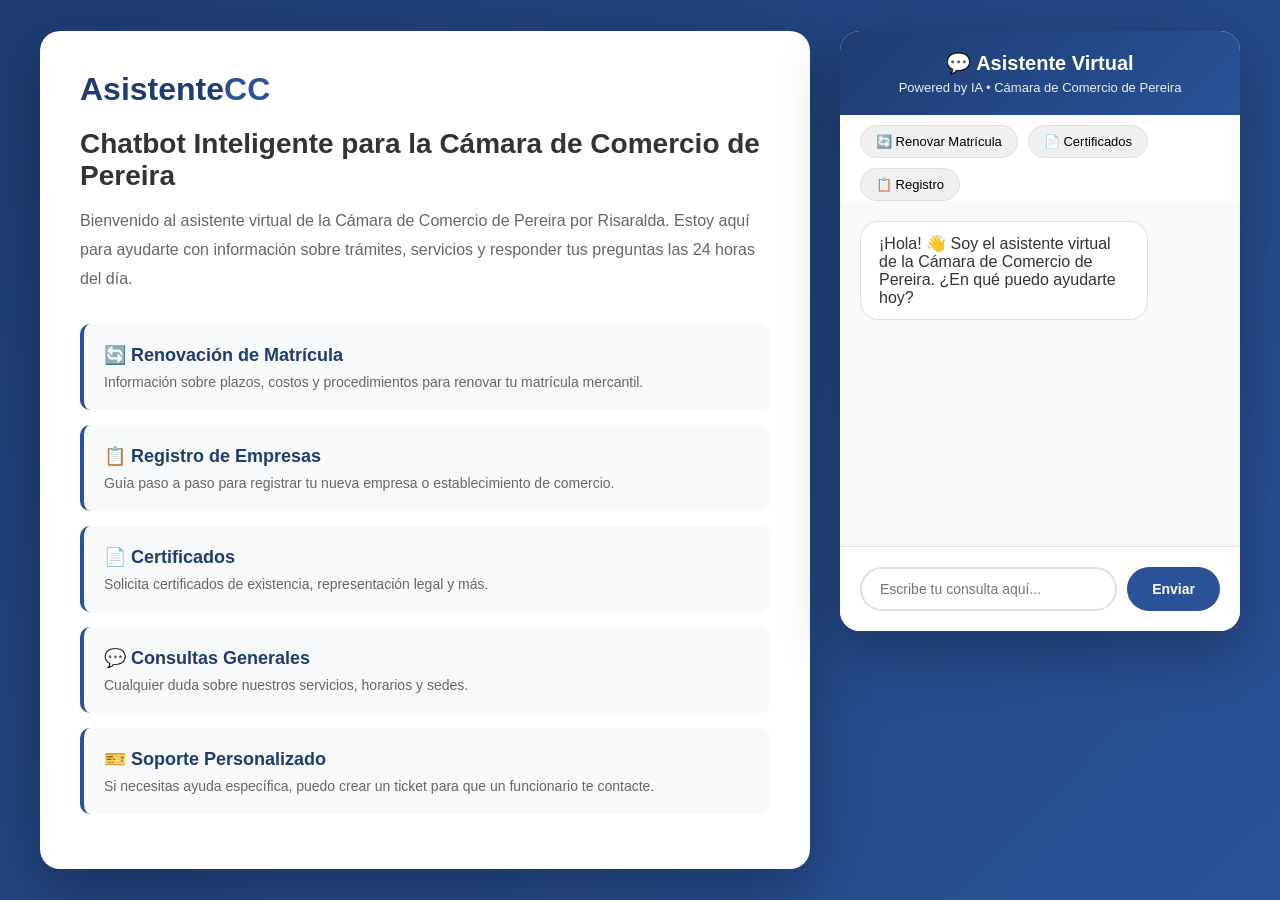
==== templates/index.html @ 0c79964d "feat: add  frontend chat box" ====
<!DOCTYPE html>
<html lang="es">
<head>
    <meta charset="UTF-8">
    <meta name="viewport" content="width=device-width, initial-scale=1.0">
    <title>AsistenteCC - Cámara de Comercio de Pereira</title>
    <link rel="stylesheet" href="../static/style.css">
</head>
<body>
    <div class="container">

        <div class="info-section">
            <div class="logo">Asistente<span>CC</span></div>
            <h1>Chatbot Inteligente para la Cámara de Comercio de Pereira</h1>
            <p class="descripcion">
                Bienvenido al asistente virtual de la Cámara de Comercio de Pereira por Risaralda. 
                Estoy aquí para ayudarte con información sobre trámites, servicios y responder 
                tus preguntas las 24 horas del día.
            </p>

            <div class="feature">
                <h3>🔄 Renovación de Matrícula</h3>
                <p>Información sobre plazos, costos y procedimientos para renovar tu matrícula mercantil.</p>
            </div>

            <div class="feature">
                <h3>📋 Registro de Empresas</h3>
                <p>Guía paso a paso para registrar tu nueva empresa o establecimiento de comercio.</p>
            </div>

            <div class="feature">
                <h3>📄 Certificados</h3>
                <p>Solicita certificados de existencia, representación legal y más.</p>
            </div>

            <div class="feature">
                <h3>💬 Consultas Generales</h3>
                <p>Cualquier duda sobre nuestros servicios, horarios y sedes.</p>
            </div>

            <div class="feature">
                <h3>🎫 Soporte Personalizado</h3>
                <p>Si necesitas ayuda específica, puedo crear un ticket para que un funcionario te contacte.</p>
            </div>
        </div>

        <!-- Chatbot -->
        <div class="chat-container">
            <div class="chat-header">
                <h2>💬 Asistente Virtual</h2>
                <p>Powered by IA • Cámara de Comercio de Pereira</p>
            </div>

            <div class="quick-actions">
                <button class="quick-btn" onclick="sendQuickMessage('¿Cómo renuevo mi matrícula mercantil?')">🔄 Renovar Matrícula</button>
                <button class="quick-btn" onclick="sendQuickMessage('¿Cuánto cuesta un certificado?')">📄 Certificados</button>
                <button class="quick-btn" onclick="sendQuickMessage('¿Cómo registro una empresa?')">📋 Registro</button>
            </div>

            <div class="chat-messages" id="chatMessages">
                <div class="message bot">
                    <div class="message-content">
                        ¡Hola! 👋 Soy el asistente virtual de la Cámara de Comercio de Pereira. 
                        ¿En qué puedo ayudarte hoy?
                    </div>
                </div>
            </div>

            <div class="chat-input-container">
                <div class="chat-input-wrapper">
                    <input 
                        type="text" 
                        class="chat-input" 
                        id="chatInput" 
                        placeholder="Escribe tu consulta aquí..."
                        onkeypress="handleKeyPress(event)"
                    >
                    <button class="send-btn" id="sendBtn" onclick="sendMessage()">Enviar</button>
                </div>
            </div>
        </div>
    </div>

    <!-- Modal para Tickets -->
    <div class="modal" id="ticketModal">
        <div class="modal-content">
            <h2>Crear Ticket de Soporte</h2>
            <p style="color: #666; margin-bottom: 20px;">
                Completa este formulario y un funcionario te contactará pronto.
            </p>

            <form id="ticketForm">
                <div class="form-group">
                    <label>Nombre Completo *</label>
                    <input type="text" id="ticketNombre" required>
                </div>

                <div class="form-group">
                    <label>Email *</label>
                    <input type="email" id="ticketEmail" required>
                </div>

                <div class="form-group">
                    <label>Teléfono</label>
                    <input type="tel" id="ticketTelefono">
                </div>

                <div class="form-group">
                    <label>Asunto *</label>
                    <input type="text" id="ticketAsunto" required>
                </div>

                <div class="form-group">
                    <label>Descripción *</label>
                    <textarea id="ticketDescripcion" required></textarea>
                </div>

                <div class="form-buttons">
                    <button type="button" class="btn btn-secondary" onclick="closeTicketModal()">Cancelar</button>
                    <button type="submit" class="btn btn-primary">Crear Ticket</button>
                </div>

                <div class="success-message" id="successMessage"></div>
            </form>
        </div>
    </div>
    <script src="../static/chat.js"></script>
</body>
</html>
---- static/style.css ----
* {
        margin: 0;
        padding: 0;
        box-sizing: border-box;
    }

    body {
        font-family: 'Segoe UI', Tahoma, Geneva, Verdana, sans-serif;
        background: linear-gradient(135deg, #1e3c72 0%, #2a5298 100%);
        min-height: 100vh;
        display: flex;
        justify-content: center;
        align-items: center;
        padding: 20px;
    }

    .container {
        max-width: 1200px;
        width: 100%;
        display: grid;
        grid-template-columns: 1fr 400px;
        gap: 30px;
    }

    .info-section {
        background: white;
        border-radius: 20px;
        padding: 40px;
        box-shadow: 0 20px 60px rgba(0,0,0,0.3);
    }

    .logo {
        font-size: 32px;
        font-weight: bold;
        color: #1e3c72;
        margin-bottom: 20px;
    }

    .logo span {
        color: #2a5298;
    }

    h1 {
        font-size: 28px;
        color: #333;
        margin-bottom: 15px;
    }

    .descripcion {
        color: #666;
        line-height: 1.8;
        margin-bottom: 30px;
    }

    .feature {
        background: #f8f9fa;
        padding: 20px;
        border-radius: 10px;
        margin-bottom: 15px;
        border-left: 4px solid #2a5298;
    }

    .feature h3 {
        color: #1e3c72;
        margin-bottom: 8px;
        font-size: 18px;
    }

    .feature p {
        color: #666;
        font-size: 14px;
    }

    /* CHATBOT */
    .chat-container {
        background: white;
        border-radius: 20px;
        box-shadow: 0 20px 60px rgba(0,0,0,0.3);
        display: flex;
        flex-direction: column;
        height: 600px;
        overflow: hidden;
    }

    .chat-header {
        background: linear-gradient(135deg, #1e3c72 0%, #2a5298 100%);
        color: white;
        padding: 20px;
        text-align: center;
    }

    .chat-header h2 {
        font-size: 20px;
        margin-bottom: 5px;
    }

    .chat-header p {
        font-size: 13px;
        opacity: 0.9;
    }

    .chat-messages {
        flex: 1;
        padding: 20px;
        overflow-y: auto;
        background: #f8f9fa;
    }

    .message {
        margin-bottom: 15px;
        animation: fadeIn 0.3s;
    }

    @keyframes fadeIn {
        from { opacity: 0; transform: translateY(10px); }
        to { opacity: 1; transform: translateY(0); }
    }

    .message.user {
        text-align: right;
    }

    .message-content {
        display: inline-block;
        padding: 12px 18px;
        border-radius: 18px;
        max-width: 80%;
        word-wrap: break-word;
    }

    .message.bot .message-content {
        background: white;
        color: #333;
        border: 1px solid #e0e0e0;
        text-align: left;
    }

    .message.user .message-content {
        background: #2a5298;
        color: white;
    }

    .chat-input-container {
        padding: 20px;
        background: white;
        border-top: 1px solid #e0e0e0;
    }

    .chat-input-wrapper {
        display: flex;
        gap: 10px;
    }

    .chat-input {
        flex: 1;
        padding: 12px 18px;
        border: 2px solid #e0e0e0;
        border-radius: 25px;
        font-size: 14px;
        outline: none;
        transition: border-color 0.3s;
    }

    .chat-input:focus {
        border-color: #2a5298;
    }

    .send-btn {
        background: #2a5298;
        color: white;
        border: none;
        padding: 12px 25px;
        border-radius: 25px;
        cursor: pointer;
        font-size: 14px;
        font-weight: 600;
        transition: all 0.3s;
    }

    .send-btn:hover {
        background: #1e3c72;
        transform: scale(1.05);
    }

    .send-btn:disabled {
        background: #ccc;
        cursor: not-allowed;
        transform: scale(1);
    }

    .typing-indicator {
        display: none;
        padding: 12px 18px;
        background: white;
        border: 1px solid #e0e0e0;
        border-radius: 18px;
        display: inline-block;
    }

    .typing-indicator span {
        display: inline-block;
        width: 8px;
        height: 8px;
        background: #999;
        border-radius: 50%;
        margin: 0 2px;
        animation: typing 1.4s infinite;
    }

    .typing-indicator span:nth-child(2) {
        animation-delay: 0.2s;
    }

    .typing-indicator span:nth-child(3) {
        animation-delay: 0.4s;
    }

    @keyframes typing {
        0%, 60%, 100% { transform: translateY(0); }
        30% { transform: translateY(-10px); }
    }

    .quick-actions {
        display: flex;
        gap: 10px;
        flex-wrap: wrap;
        padding: 10px 20px 0;
    }

    .quick-btn {
        background: #f0f0f0;
        border: 1px solid #ddd;
        padding: 8px 15px;
        border-radius: 20px;
        font-size: 13px;
        cursor: pointer;
        transition: all 0.3s;
    }

    .quick-btn:hover {
        background: #2a5298;
        color: white;
        border-color: #2a5298;
    }

    /* Modal para tickets */
    .modal {
        display: none;
        position: fixed;
        top: 0;
        left: 0;
        width: 100%;
        height: 100%;
        background: rgba(0,0,0,0.5);
        justify-content: center;
        align-items: center;
        z-index: 1000;
    }

    .modal.active {
        display: flex;
    }

    .modal-content {
        background: white;
        padding: 30px;
        border-radius: 15px;
        max-width: 500px;
        width: 90%;
        max-height: 90vh;
        overflow-y: auto;
    }

    .modal-content h2 {
        color: #1e3c72;
        margin-bottom: 20px;
    }

    .form-group {
        margin-bottom: 15px;
    }

    .form-group label {
        display: block;
        margin-bottom: 5px;
        color: #333;
        font-weight: 600;
    }

    .form-group input,
    .form-group textarea {
        width: 100%;
        padding: 10px;
        border: 1px solid #ddd;
        border-radius: 5px;
        font-size: 14px;
    }

    .form-group textarea {
        min-height: 100px;
        resize: vertical;
    }

    .form-buttons {
        display: flex;
        gap: 10px;
        margin-top: 20px;
    }

    .btn {
        flex: 1;
        padding: 12px;
        border: none;
        border-radius: 5px;
        cursor: pointer;
        font-size: 14px;
        font-weight: 600;
        transition: all 0.3s;
    }

    .btn-primary {
        background: #2a5298;
        color: white;
    }

    .btn-primary:hover {
        background: #1e3c72;
    }

    .btn-secondary {
        background: #f0f0f0;
        color: #333;
    }

    .btn-secondary:hover {
        background: #e0e0e0;
    }

    .success-message {
        background: #d4edda;
        color: #155724;
        padding: 15px;
        border-radius: 5px;
        margin-top: 15px;
        display: none;
    }

    @media (max-width: 968px) {
        .container {
            grid-template-columns: 1fr;
        }

        .info-section {
            order: 2;
        }

        .chat-container {
            order: 1;
        }
    }
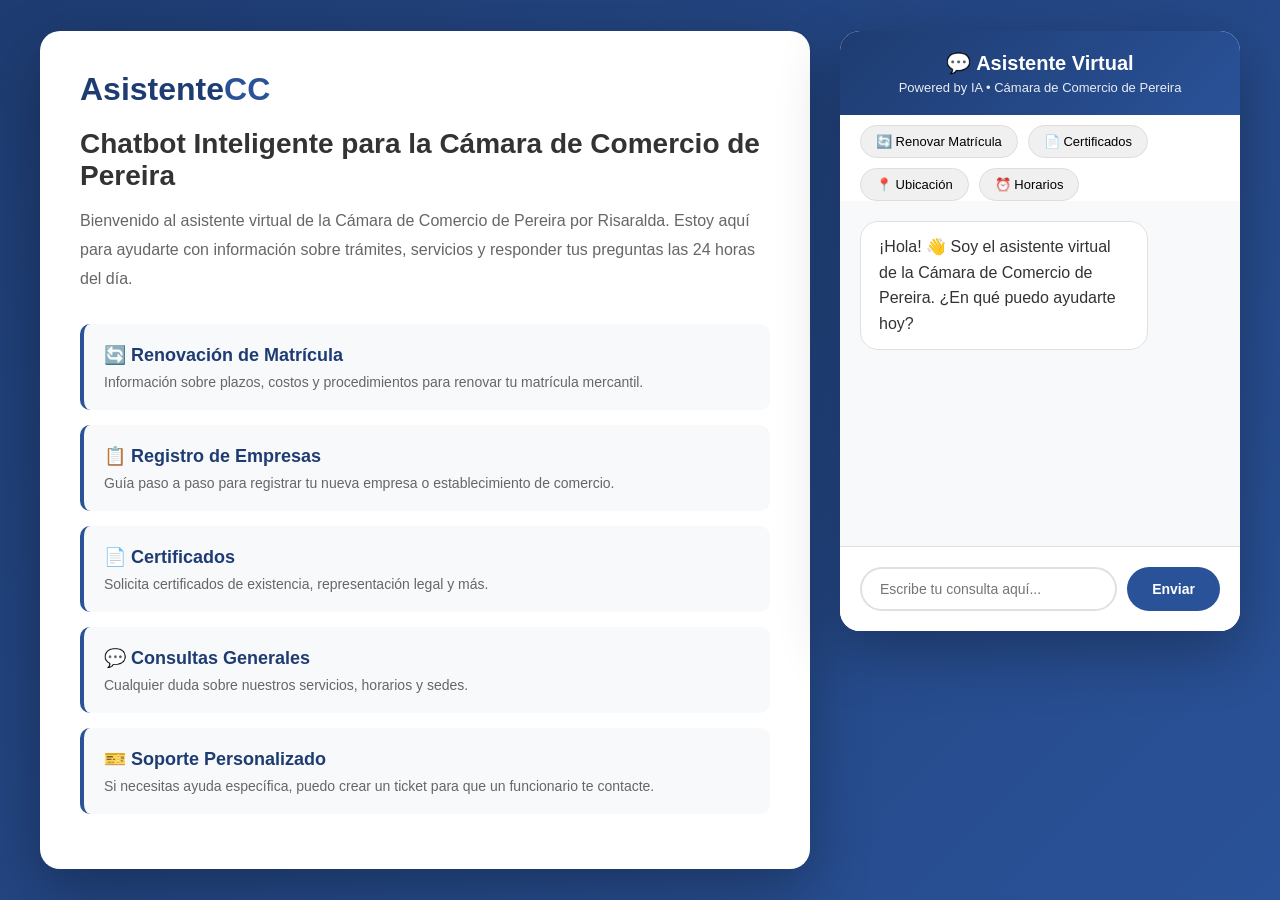
==== commit a281a052: "feat: update backend" ====
--- a/templates/index.html
+++ b/templates/index.html
@@ -8,7 +8,7 @@
 </head>
 <body>
     <div class="container">
-
+        <!-- Sección de Información -->
         <div class="info-section">
             <div class="logo">Asistente<span>CC</span></div>
             <h1>Chatbot Inteligente para la Cámara de Comercio de Pereira</h1>
@@ -54,7 +54,8 @@
             <div class="quick-actions">
                 <button class="quick-btn" onclick="sendQuickMessage('¿Cómo renuevo mi matrícula mercantil?')">🔄 Renovar Matrícula</button>
                 <button class="quick-btn" onclick="sendQuickMessage('¿Cuánto cuesta un certificado?')">📄 Certificados</button>
-                <button class="quick-btn" onclick="sendQuickMessage('¿Cómo registro una empresa?')">📋 Registro</button>
+                <button class="quick-btn" onclick="sendQuickMessage('¿Dónde están ubicados?')">📍 Ubicación</button>
+                <button class="quick-btn" onclick="sendQuickMessage('¿Cuál es el horario de atención?')">⏰ Horarios</button>
             </div>
 
             <div class="chat-messages" id="chatMessages">
--- a/static/style.css
+++ b/static/style.css
@@ -1,360 +1,393 @@
-    * {
-        margin: 0;
-        padding: 0;
-        box-sizing: border-box;
+
+* {
+    margin: 0;
+    padding: 0;
+    box-sizing: border-box;
+}
+
+body {
+    font-family: 'Segoe UI', Tahoma, Geneva, Verdana, sans-serif;
+    background: linear-gradient(135deg, #1e3c72 0%, #2a5298 100%);
+    min-height: 100vh;
+    display: flex;
+    justify-content: center;
+    align-items: center;
+    padding: 20px;
+}
+
+.container {
+    max-width: 1200px;
+    width: 100%;
+    display: grid;
+    grid-template-columns: 1fr 400px;
+    gap: 30px;
+}
+
+.info-section {
+    background: white;
+    border-radius: 20px;
+    padding: 40px;
+    box-shadow: 0 20px 60px rgba(0,0,0,0.3);
+}
+
+.logo {
+    font-size: 32px;
+    font-weight: bold;
+    color: #1e3c72;
+    margin-bottom: 20px;
+}
+
+.logo span {
+    color: #2a5298;
+}
+
+h1 {
+    font-size: 28px;
+    color: #333;
+    margin-bottom: 15px;
+}
+
+.descripcion {
+    color: #666;
+    line-height: 1.8;
+    margin-bottom: 30px;
+}
+
+.feature {
+    background: #f8f9fa;
+    padding: 20px;
+    border-radius: 10px;
+    margin-bottom: 15px;
+    border-left: 4px solid #2a5298;
+}
+
+.feature h3 {
+    color: #1e3c72;
+    margin-bottom: 8px;
+    font-size: 18px;
+}
+
+.feature p {
+    color: #666;
+    font-size: 14px;
+}
+
+/* CHATBOT */
+.chat-container {
+    background: white;
+    border-radius: 20px;
+    box-shadow: 0 20px 60px rgba(0,0,0,0.3);
+    display: flex;
+    flex-direction: column;
+    height: 600px;
+    overflow: hidden;
+}
+
+.chat-header {
+    background: linear-gradient(135deg, #1e3c72 0%, #2a5298 100%);
+    color: white;
+    padding: 20px;
+    text-align: center;
+}
+
+.chat-header h2 {
+    font-size: 20px;
+    margin-bottom: 5px;
+}
+
+.chat-header p {
+    font-size: 13px;
+    opacity: 0.9;
+}
+
+.chat-messages {
+    flex: 1;
+    padding: 20px;
+    overflow-y: auto;
+    background: #f8f9fa;
+}
+
+.message {
+    margin-bottom: 15px;
+    animation: fadeIn 0.3s;
+}
+
+@keyframes fadeIn {
+    from { opacity: 0; transform: translateY(10px); }
+    to { opacity: 1; transform: translateY(0); }
+}
+
+.message.user {
+    text-align: right;
+}
+
+.message-content {
+    display: inline-block;
+    padding: 12px 18px;
+    border-radius: 18px;
+    max-width: 80%;
+    word-wrap: break-word;
+    line-height: 1.6;
+}
+
+.message-content ul,
+.message-content ol {
+    margin: 10px 0;
+    padding-left: 25px;
+}
+
+.message-content li {
+    margin: 6px 0;
+    line-height: 1.5;
+}
+
+.message-content strong {
+    font-weight: 600;
+    color: #1e3c72;
+}
+
+.message-content a {
+    color: #2a5298;
+    text-decoration: underline;
+}
+
+.message-content a:hover {
+    color: #1e3c72;
+}
+
+.message-content hr {
+    border: none;
+    border-top: 1px solid #e0e0e0;
+    margin: 12px 0;
+}
+
+.message.bot .message-content {
+    background: white;
+    color: #333;
+    border: 1px solid #e0e0e0;
+    text-align: left;
+}
+
+.message.user .message-content {
+    background: #2a5298;
+    color: white;
+}
+
+.chat-input-container {
+    padding: 20px;
+    background: white;
+    border-top: 1px solid #e0e0e0;
+}
+
+.chat-input-wrapper {
+    display: flex;
+    gap: 10px;
+}
+
+.chat-input {
+    flex: 1;
+    padding: 12px 18px;
+    border: 2px solid #e0e0e0;
+    border-radius: 25px;
+    font-size: 14px;
+    outline: none;
+    transition: border-color 0.3s;
+}
+
+.chat-input:focus {
+    border-color: #2a5298;
+}
+
+.send-btn {
+    background: #2a5298;
+    color: white;
+    border: none;
+    padding: 12px 25px;
+    border-radius: 25px;
+    cursor: pointer;
+    font-size: 14px;
+    font-weight: 600;
+    transition: all 0.3s;
+}
+
+.send-btn:hover {
+    background: #1e3c72;
+    transform: scale(1.05);
+}
+
+.send-btn:disabled {
+    background: #ccc;
+    cursor: not-allowed;
+    transform: scale(1);
+}
+
+.typing-indicator {
+    display: none;
+    padding: 12px 18px;
+    background: white;
+    border: 1px solid #e0e0e0;
+    border-radius: 18px;
+    display: inline-block;
+}
+
+.typing-indicator span {
+    display: inline-block;
+    width: 8px;
+    height: 8px;
+    background: #999;
+    border-radius: 50%;
+    margin: 0 2px;
+    animation: typing 1.4s infinite;
+}
+
+.typing-indicator span:nth-child(2) {
+    animation-delay: 0.2s;
+}
+
+.typing-indicator span:nth-child(3) {
+    animation-delay: 0.4s;
+}
+
+@keyframes typing {
+    0%, 60%, 100% { transform: translateY(0); }
+    30% { transform: translateY(-10px); }
+}
+
+.quick-actions {
+    display: flex;
+    gap: 10px;
+    flex-wrap: wrap;
+    padding: 10px 20px 0;
+}
+
+.quick-btn {
+    background: #f0f0f0;
+    border: 1px solid #ddd;
+    padding: 8px 15px;
+    border-radius: 20px;
+    font-size: 13px;
+    cursor: pointer;
+    transition: all 0.3s;
+}
+
+.quick-btn:hover {
+    background: #2a5298;
+    color: white;
+    border-color: #2a5298;
+}
+
+/* Modal para tickets */
+.modal {
+    display: none;
+    position: fixed;
+    top: 0;
+    left: 0;
+    width: 100%;
+    height: 100%;
+    background: rgba(0,0,0,0.5);
+    justify-content: center;
+    align-items: center;
+    z-index: 1000;
+}
+
+.modal.active {
+    display: flex;
+}
+
+.modal-content {
+    background: white;
+    padding: 30px;
+    border-radius: 15px;
+    max-width: 500px;
+    width: 90%;
+    max-height: 90vh;
+    overflow-y: auto;
+}
+
+.modal-content h2 {
+    color: #1e3c72;
+    margin-bottom: 20px;
+}
+
+.form-group {
+    margin-bottom: 15px;
+}
+
+.form-group label {
+    display: block;
+    margin-bottom: 5px;
+    color: #333;
+    font-weight: 600;
+}
+
+.form-group input,
+.form-group textarea {
+    width: 100%;
+    padding: 10px;
+    border: 1px solid #ddd;
+    border-radius: 5px;
+    font-size: 14px;
+}
+
+.form-group textarea {
+    min-height: 100px;
+    resize: vertical;
+}
+
+.form-buttons {
+    display: flex;
+    gap: 10px;
+    margin-top: 20px;
+}
+
+.btn {
+    flex: 1;
+    padding: 12px;
+    border: none;
+    border-radius: 5px;
+    cursor: pointer;
+    font-size: 14px;
+    font-weight: 600;
+    transition: all 0.3s;
+}
+
+.btn-primary {
+    background: #2a5298;
+    color: white;
+}
+
+.btn-primary:hover {
+    background: #1e3c72;
+}
+
+.btn-secondary {
+    background: #f0f0f0;
+    color: #333;
+}
+
+.btn-secondary:hover {
+    background: #e0e0e0;
+}
+
+.success-message {
+    background: #d4edda;
+    color: #155724;
+    padding: 15px;
+    border-radius: 5px;
+    margin-top: 15px;
+    display: none;
+}
+
+@media (max-width: 968px) {
+    .container {
+        grid-template-columns: 1fr;
     }
 
-    body {
-        font-family: 'Segoe UI', Tahoma, Geneva, Verdana, sans-serif;
-        background: linear-gradient(135deg, #1e3c72 0%, #2a5298 100%);
-        min-height: 100vh;
-        display: flex;
-        justify-content: center;
-        align-items: center;
-        padding: 20px;
+    .info-section {
+        order: 2;
     }
 
-    .container {
-        max-width: 1200px;
-        width: 100%;
-        display: grid;
-        grid-template-columns: 1fr 400px;
-        gap: 30px;
+    .chat-container {
+        order: 1;
     }
-
-    .info-section {
-        background: white;
-        border-radius: 20px;
-        padding: 40px;
-        box-shadow: 0 20px 60px rgba(0,0,0,0.3);
-    }
-
-    .logo {
-        font-size: 32px;
-        font-weight: bold;
-        color: #1e3c72;
-        margin-bottom: 20px;
-    }
-
-    .logo span {
-        color: #2a5298;
-    }
-
-    h1 {
-        font-size: 28px;
-        color: #333;
-        margin-bottom: 15px;
-    }
-
-    .descripcion {
-        color: #666;
-        line-height: 1.8;
-        margin-bottom: 30px;
-    }
-
-    .feature {
-        background: #f8f9fa;
-        padding: 20px;
-        border-radius: 10px;
-        margin-bottom: 15px;
-        border-left: 4px solid #2a5298;
-    }
-
-    .feature h3 {
-        color: #1e3c72;
-        margin-bottom: 8px;
-        font-size: 18px;
-    }
-
-    .feature p {
-        color: #666;
-        font-size: 14px;
-    }
-
-    /* CHATBOT */
-    .chat-container {
-        background: white;
-        border-radius: 20px;
-        box-shadow: 0 20px 60px rgba(0,0,0,0.3);
-        display: flex;
-        flex-direction: column;
-        height: 600px;
-        overflow: hidden;
-    }
-
-    .chat-header {
-        background: linear-gradient(135deg, #1e3c72 0%, #2a5298 100%);
-        color: white;
-        padding: 20px;
-        text-align: center;
-    }
-
-    .chat-header h2 {
-        font-size: 20px;
-        margin-bottom: 5px;
-    }
-
-    .chat-header p {
-        font-size: 13px;
-        opacity: 0.9;
-    }
-
-    .chat-messages {
-        flex: 1;
-        padding: 20px;
-        overflow-y: auto;
-        background: #f8f9fa;
-    }
-
-    .message {
-        margin-bottom: 15px;
-        animation: fadeIn 0.3s;
-    }
-
-    @keyframes fadeIn {
-        from { opacity: 0; transform: translateY(10px); }
-        to { opacity: 1; transform: translateY(0); }
-    }
-
-    .message.user {
-        text-align: right;
-    }
-
-    .message-content {
-        display: inline-block;
-        padding: 12px 18px;
-        border-radius: 18px;
-        max-width: 80%;
-        word-wrap: break-word;
-    }
-
-    .message.bot .message-content {
-        background: white;
-        color: #333;
-        border: 1px solid #e0e0e0;
-        text-align: left;
-    }
-
-    .message.user .message-content {
-        background: #2a5298;
-        color: white;
-    }
-
-    .chat-input-container {
-        padding: 20px;
-        background: white;
-        border-top: 1px solid #e0e0e0;
-    }
-
-    .chat-input-wrapper {
-        display: flex;
-        gap: 10px;
-    }
-
-    .chat-input {
-        flex: 1;
-        padding: 12px 18px;
-        border: 2px solid #e0e0e0;
-        border-radius: 25px;
-        font-size: 14px;
-        outline: none;
-        transition: border-color 0.3s;
-    }
-
-    .chat-input:focus {
-        border-color: #2a5298;
-    }
-
-    .send-btn {
-        background: #2a5298;
-        color: white;
-        border: none;
-        padding: 12px 25px;
-        border-radius: 25px;
-        cursor: pointer;
-        font-size: 14px;
-        font-weight: 600;
-        transition: all 0.3s;
-    }
-
-    .send-btn:hover {
-        background: #1e3c72;
-        transform: scale(1.05);
-    }
-
-    .send-btn:disabled {
-        background: #ccc;
-        cursor: not-allowed;
-        transform: scale(1);
-    }
-
-    .typing-indicator {
-        display: none;
-        padding: 12px 18px;
-        background: white;
-        border: 1px solid #e0e0e0;
-        border-radius: 18px;
-        display: inline-block;
-    }
-
-    .typing-indicator span {
-        display: inline-block;
-        width: 8px;
-        height: 8px;
-        background: #999;
-        border-radius: 50%;
-        margin: 0 2px;
-        animation: typing 1.4s infinite;
-    }
-
-    .typing-indicator span:nth-child(2) {
-        animation-delay: 0.2s;
-    }
-
-    .typing-indicator span:nth-child(3) {
-        animation-delay: 0.4s;
-    }
-
-    @keyframes typing {
-        0%, 60%, 100% { transform: translateY(0); }
-        30% { transform: translateY(-10px); }
-    }
-
-    .quick-actions {
-        display: flex;
-        gap: 10px;
-        flex-wrap: wrap;
-        padding: 10px 20px 0;
-    }
-
-    .quick-btn {
-        background: #f0f0f0;
-        border: 1px solid #ddd;
-        padding: 8px 15px;
-        border-radius: 20px;
-        font-size: 13px;
-        cursor: pointer;
-        transition: all 0.3s;
-    }
-
-    .quick-btn:hover {
-        background: #2a5298;
-        color: white;
-        border-color: #2a5298;
-    }
-
-    /* Modal para tickets */
-    .modal {
-        display: none;
-        position: fixed;
-        top: 0;
-        left: 0;
-        width: 100%;
-        height: 100%;
-        background: rgba(0,0,0,0.5);
-        justify-content: center;
-        align-items: center;
-        z-index: 1000;
-    }
-
-    .modal.active {
-        display: flex;
-    }
-
-    .modal-content {
-        background: white;
-        padding: 30px;
-        border-radius: 15px;
-        max-width: 500px;
-        width: 90%;
-        max-height: 90vh;
-        overflow-y: auto;
-    }
-
-    .modal-content h2 {
-        color: #1e3c72;
-        margin-bottom: 20px;
-    }
-
-    .form-group {
-        margin-bottom: 15px;
-    }
-
-    .form-group label {
-        display: block;
-        margin-bottom: 5px;
-        color: #333;
-        font-weight: 600;
-    }
-
-    .form-group input,
-    .form-group textarea {
-        width: 100%;
-        padding: 10px;
-        border: 1px solid #ddd;
-        border-radius: 5px;
-        font-size: 14px;
-    }
-
-    .form-group textarea {
-        min-height: 100px;
-        resize: vertical;
-    }
-
-    .form-buttons {
-        display: flex;
-        gap: 10px;
-        margin-top: 20px;
-    }
-
-    .btn {
-        flex: 1;
-        padding: 12px;
-        border: none;
-        border-radius: 5px;
-        cursor: pointer;
-        font-size: 14px;
-        font-weight: 600;
-        transition: all 0.3s;
-    }
-
-    .btn-primary {
-        background: #2a5298;
-        color: white;
-    }
-
-    .btn-primary:hover {
-        background: #1e3c72;
-    }
-
-    .btn-secondary {
-        background: #f0f0f0;
-        color: #333;
-    }
-
-    .btn-secondary:hover {
-        background: #e0e0e0;
-    }
-
-    .success-message {
-        background: #d4edda;
-        color: #155724;
-        padding: 15px;
-        border-radius: 5px;
-        margin-top: 15px;
-        display: none;
-    }
-
-    @media (max-width: 968px) {
-        .container {
-            grid-template-columns: 1fr;
-        }
-
-        .info-section {
-            order: 2;
-        }
-
-        .chat-container {
-            order: 1;
-        }
-    }
+}
